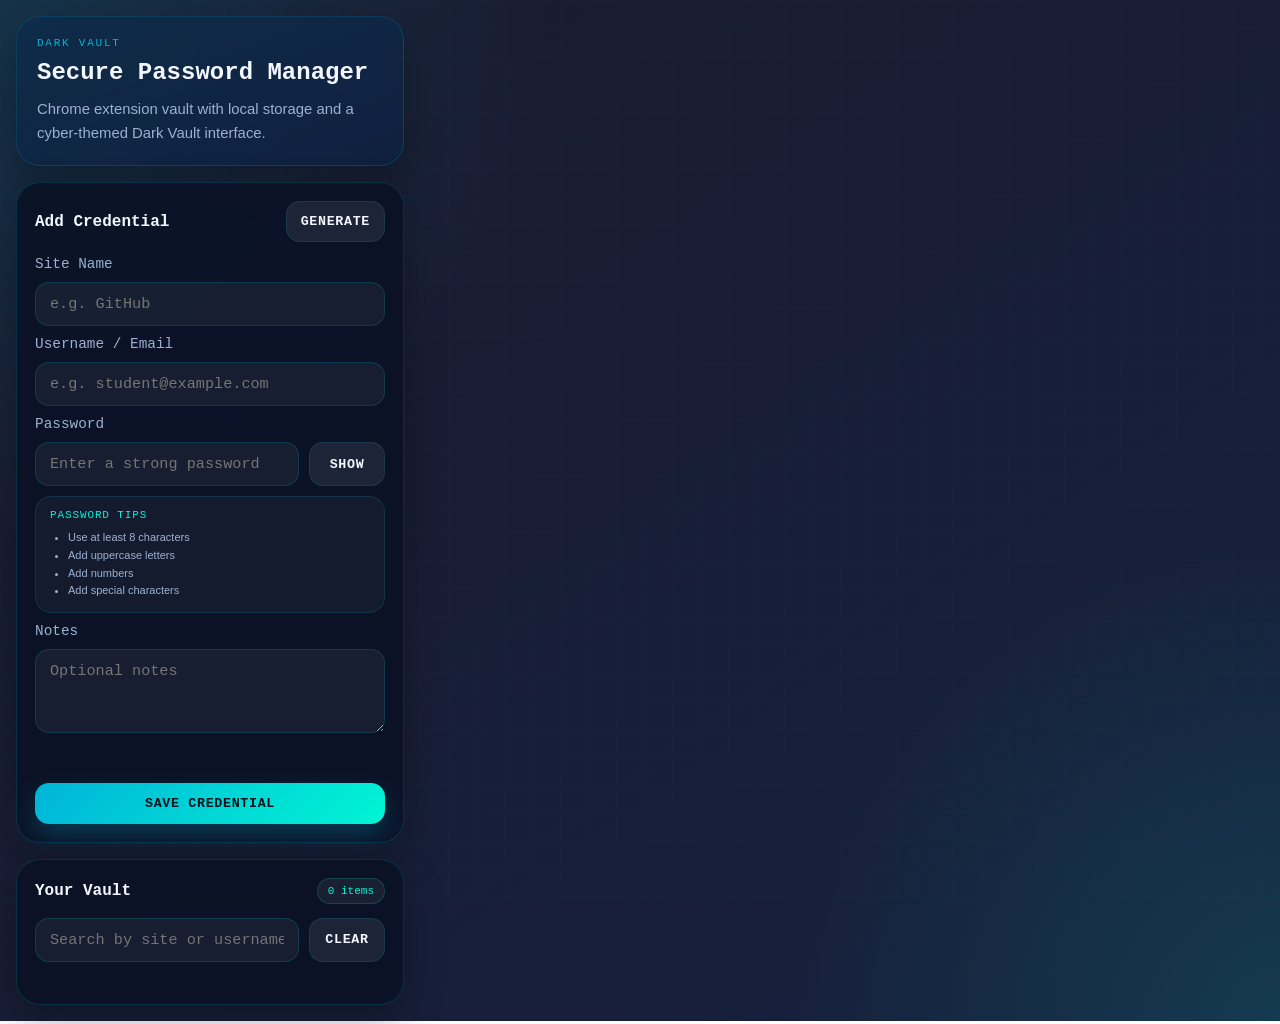
==== chrome-extension/popup.html @ 808b2ee6 "Add initial Chrome extension files for Dark Vault password manager" ====
<!DOCTYPE html>
<html lang="en">
<head>
    <meta charset="UTF-8">
    <meta name="viewport" content="width=device-width, initial-scale=1.0">
    <title>Dark Vault</title>
    <link rel="stylesheet" href="popup.css">
</head>
<body>
<div class="background-grid"></div>

<main class="popup-shell">
    <header class="hero-card">
        <p class="brand">DARK VAULT</p>
        <h1>Secure Password Manager</h1>
        <p class="sub">Chrome extension vault with local storage and a cyber-themed Dark Vault interface.</p>
    </header>

    <section class="panel form-panel">
        <div class="section-head">
            <h2>Add Credential</h2>
            <button id="generate-button" type="button" class="ghost-button">Generate</button>
        </div>

        <form id="credential-form" class="credential-form">
            <label for="site-name">Site Name</label>
            <input id="site-name" name="siteName" type="text" placeholder="e.g. GitHub" required>

            <label for="site-username">Username / Email</label>
            <input id="site-username" name="siteUsername" type="text" placeholder="e.g. student@example.com" required>

            <label for="site-password">Password</label>
            <div class="password-row">
                <input id="site-password" name="password" type="password" placeholder="Enter a strong password" required>
                <button id="toggle-password-button" type="button" class="ghost-button compact-button">Show</button>
            </div>

            <div id="strength-meter" class="strength-meter hidden">
                <div class="strength-bar"><span id="strength-fill"></span></div>
                <p id="strength-text" class="strength-text"></p>
            </div>

            <div class="tips-card">
                <p>Password Tips</p>
                <ul>
                    <li>Use at least 8 characters</li>
                    <li>Add uppercase letters</li>
                    <li>Add numbers</li>
                    <li>Add special characters</li>
                </ul>
            </div>

            <label for="site-notes">Notes</label>
            <textarea id="site-notes" name="notes" rows="3" placeholder="Optional notes"></textarea>

            <p id="form-message" class="status-text"></p>
            <button id="save-button" type="submit" class="primary-button">Save Credential</button>
        </form>
    </section>

    <section class="panel vault-panel">
        <div class="section-head">
            <h2>Your Vault</h2>
            <span id="credential-count" class="count-pill">0 items</span>
        </div>

        <div class="toolbar">
            <input id="search-input" type="text" placeholder="Search by site or username">
            <button id="clear-button" type="button" class="ghost-button compact-button">Clear</button>
        </div>

        <p id="vault-message" class="status-text"></p>
        <div id="credential-list" class="credential-list"></div>
    </section>
</main>

<script src="popup.js"></script>
</body>
</html>
---- chrome-extension/popup.css ----
:root {
    --bg-main: #1a1a2e;
    --bg-deep: #16213e;
    --panel: rgba(11, 18, 38, 0.95);
    --panel-soft: rgba(17, 28, 56, 0.92);
    --accent: #00b4d8;
    --accent-strong: #00f5d4;
    --text-main: #f3f7ff;
    --text-soft: #9db0d0;
    --danger: #ff6b6b;
    --warning: #ffd166;
    --border: rgba(0, 180, 216, 0.18);
}

* {
    box-sizing: border-box;
}

body {
    margin: 0;
    width: 420px;
    min-height: 640px;
    color: var(--text-main);
    font-family: "Trebuchet MS", "Segoe UI", sans-serif;
    background:
        radial-gradient(circle at top left, rgba(0, 180, 216, 0.16), transparent 34%),
        radial-gradient(circle at bottom right, rgba(0, 245, 212, 0.12), transparent 30%),
        linear-gradient(145deg, var(--bg-main), var(--bg-deep));
}

.background-grid {
    position: fixed;
    inset: 0;
    background-image:
        linear-gradient(rgba(0, 180, 216, 0.08) 1px, transparent 1px),
        linear-gradient(90deg, rgba(0, 180, 216, 0.08) 1px, transparent 1px);
    background-size: 28px 28px;
    opacity: 0.3;
    pointer-events: none;
}

.popup-shell {
    position: relative;
    display: grid;
    gap: 16px;
    padding: 16px;
}

.panel,
.hero-card {
    border-radius: 24px;
    border: 1px solid var(--border);
    background: var(--panel);
    backdrop-filter: blur(12px);
    box-shadow: 0 18px 40px rgba(0, 0, 0, 0.28);
}

.hero-card {
    padding: 20px;
    background:
        linear-gradient(160deg, rgba(0, 180, 216, 0.1), rgba(15, 52, 96, 0.2)),
        var(--panel-soft);
}

.brand {
    margin: 0 0 10px;
    font-size: 11px;
    letter-spacing: 0.16em;
    text-transform: uppercase;
    color: var(--accent);
    font-family: Menlo, Monaco, Consolas, monospace;
}

.hero-card h1 {
    margin: 0 0 10px;
    font-size: 24px;
    line-height: 1.2;
    font-family: Menlo, Monaco, Consolas, monospace;
}

.sub {
    margin: 0;
    color: var(--text-soft);
    line-height: 1.6;
    font-size: 0.93rem;
}

.panel {
    padding: 18px;
}

.section-head {
    display: flex;
    align-items: center;
    justify-content: space-between;
    gap: 12px;
    margin-bottom: 14px;
}

.section-head h2 {
    margin: 0;
    font-size: 1rem;
    font-family: Menlo, Monaco, Consolas, monospace;
}

.count-pill {
    padding: 6px 10px;
    border-radius: 999px;
    font-size: 11px;
    color: var(--accent-strong);
    background: rgba(255, 255, 255, 0.06);
    border: 1px solid rgba(0, 245, 212, 0.18);
    font-family: Menlo, Monaco, Consolas, monospace;
}

.credential-form {
    display: grid;
    gap: 10px;
}

.credential-form label {
    color: var(--text-soft);
    font-size: 0.9rem;
    font-family: Menlo, Monaco, Consolas, monospace;
}

input,
textarea {
    width: 100%;
    padding: 12px 14px;
    border-radius: 14px;
    border: 1px solid rgba(0, 180, 216, 0.2);
    background: rgba(255, 255, 255, 0.05);
    color: var(--text-main);
    font-size: 0.95rem;
    font-family: Menlo, Monaco, Consolas, monospace;
}

textarea {
    resize: vertical;
    min-height: 84px;
}

input:focus,
textarea:focus {
    outline: 2px solid rgba(0, 245, 212, 0.35);
}

.password-row,
.toolbar {
    display: grid;
    grid-template-columns: minmax(0, 1fr) auto;
    gap: 10px;
}

.strength-meter {
    margin-top: 2px;
    margin-bottom: 2px;
}

.strength-bar {
    height: 8px;
    border-radius: 999px;
    background: rgba(255, 255, 255, 0.08);
    overflow: hidden;
}

.strength-bar span {
    display: block;
    height: 100%;
    width: 0;
    border-radius: 999px;
    transition: width 0.2s ease, background 0.2s ease;
}

.strength-text {
    margin: 8px 0 0;
    color: var(--text-soft);
    font-size: 11px;
    font-family: Menlo, Monaco, Consolas, monospace;
}

.tips-card {
    padding: 12px 14px;
    border-radius: 16px;
    border: 1px solid rgba(0, 180, 216, 0.16);
    background: rgba(255, 255, 255, 0.04);
}

.tips-card p {
    margin: 0 0 8px;
    color: var(--accent-strong);
    font-size: 11px;
    letter-spacing: 0.08em;
    text-transform: uppercase;
    font-family: Menlo, Monaco, Consolas, monospace;
}

.tips-card ul {
    margin: 0;
    padding-left: 18px;
    color: var(--text-soft);
    font-size: 11px;
    line-height: 1.6;
}

.primary-button,
.ghost-button {
    border: none;
    cursor: pointer;
    border-radius: 14px;
    font-weight: 700;
    letter-spacing: 0.05em;
    text-transform: uppercase;
    transition: transform 0.2s ease, opacity 0.2s ease, box-shadow 0.2s ease;
    font-family: Menlo, Monaco, Consolas, monospace;
}

.primary-button {
    margin-top: 6px;
    padding: 13px 16px;
    background: linear-gradient(135deg, var(--accent), var(--accent-strong));
    color: #05131c;
    box-shadow: 0 12px 26px rgba(0, 180, 216, 0.24);
}

.ghost-button {
    padding: 12px 14px;
    background: rgba(255, 255, 255, 0.08);
    color: var(--text-main);
    border: 1px solid rgba(0, 180, 216, 0.14);
}

.compact-button {
    padding: 12px 12px;
    min-width: 76px;
}

.primary-button:hover,
.ghost-button:hover {
    transform: translateY(-1px);
}

.primary-button:disabled {
    opacity: 0.48;
    cursor: not-allowed;
    transform: none;
    box-shadow: none;
}

.status-text {
    min-height: 22px;
    margin: 2px 0 0;
    font-size: 0.86rem;
    font-family: Menlo, Monaco, Consolas, monospace;
    color: var(--text-soft);
}

.status-text.error {
    color: var(--danger);
}

.status-text.success {
    color: var(--accent-strong);
}

.credential-list {
    display: grid;
    gap: 12px;
    max-height: 320px;
    overflow-y: auto;
    padding-right: 2px;
}

.credential-card {
    border-radius: 18px;
    border: 1px solid var(--border);
    background: rgba(17, 28, 56, 0.86);
    padding: 14px;
    box-shadow: 0 14px 28px rgba(0, 0, 0, 0.2);
}

.credential-card-head,
.credential-password-row,
.credential-actions {
    display: flex;
    align-items: center;
    justify-content: space-between;
    gap: 10px;
}

.credential-card-head {
    margin-bottom: 10px;
}

.credential-title {
    margin: 0;
    font-size: 0.98rem;
    color: var(--text-main);
    font-family: Menlo, Monaco, Consolas, monospace;
}

.credential-subtitle,
.credential-notes {
    margin: 0;
    color: var(--text-soft);
    font-size: 0.85rem;
    line-height: 1.5;
}

.credential-notes {
    margin-top: 10px;
}

.credential-password-row {
    margin-top: 10px;
}

.password-badge {
    color: var(--accent-strong);
    font-family: Menlo, Monaco, Consolas, monospace;
}

.mini-button {
    border: none;
    cursor: pointer;
    border-radius: 12px;
    padding: 8px 10px;
    background: rgba(255, 255, 255, 0.08);
    color: var(--text-main);
    font-size: 11px;
    font-family: Menlo, Monaco, Consolas, monospace;
}

.credential-actions {
    margin-top: 12px;
    justify-content: flex-end;
}

.empty-state {
    padding: 18px;
    text-align: center;
    border-radius: 18px;
    border: 1px dashed rgba(0, 180, 216, 0.24);
    background: rgba(255, 255, 255, 0.03);
}

.empty-state h3 {
    margin: 0 0 8px;
    font-size: 1rem;
    font-family: Menlo, Monaco, Consolas, monospace;
}

.empty-state p {
    margin: 0;
    color: var(--text-soft);
    line-height: 1.6;
}

.hidden {
    display: none;
}
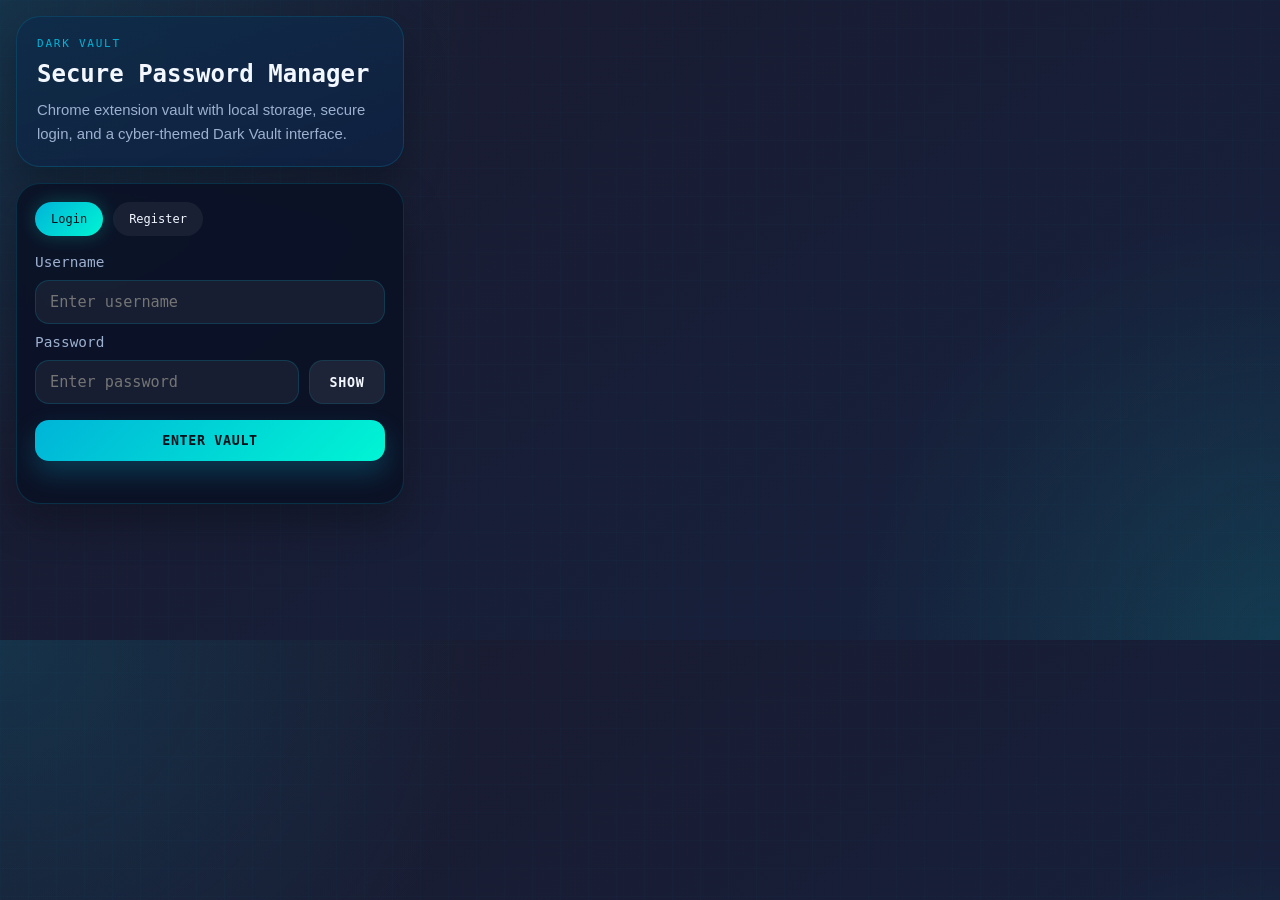
==== commit 5d1d170b: "Enhance authentication UI with login and registration forms" ====
--- a/chrome-extension/popup.html
+++ b/chrome-extension/popup.html
@@ -10,67 +10,138 @@
 <div class="background-grid"></div>
 
 <main class="popup-shell">
-    <header class="hero-card">
-        <p class="brand">DARK VAULT</p>
-        <h1>Secure Password Manager</h1>
-        <p class="sub">Chrome extension vault with local storage and a cyber-themed Dark Vault interface.</p>
-    </header>
+    <section id="auth-view" class="view">
+        <header class="hero-card">
+            <p class="brand">DARK VAULT</p>
+            <h1>Secure Password Manager</h1>
+            <p class="sub">Chrome extension vault with local storage, secure login, and a cyber-themed Dark Vault interface.</p>
+        </header>
 
-    <section class="panel form-panel">
-        <div class="section-head">
-            <h2>Add Credential</h2>
-            <button id="generate-button" type="button" class="ghost-button">Generate</button>
-        </div>
-
-        <form id="credential-form" class="credential-form">
-            <label for="site-name">Site Name</label>
-            <input id="site-name" name="siteName" type="text" placeholder="e.g. GitHub" required>
-
-            <label for="site-username">Username / Email</label>
-            <input id="site-username" name="siteUsername" type="text" placeholder="e.g. student@example.com" required>
-
-            <label for="site-password">Password</label>
-            <div class="password-row">
-                <input id="site-password" name="password" type="password" placeholder="Enter a strong password" required>
-                <button id="toggle-password-button" type="button" class="ghost-button compact-button">Show</button>
+        <section class="panel auth-panel">
+            <div class="auth-tabs">
+                <button id="login-tab" type="button" class="tab-button active">Login</button>
+                <button id="register-tab" type="button" class="tab-button">Register</button>
             </div>
 
-            <div id="strength-meter" class="strength-meter hidden">
-                <div class="strength-bar"><span id="strength-fill"></span></div>
-                <p id="strength-text" class="strength-text"></p>
+            <form id="login-form" class="credential-form">
+                <label for="login-username">Username</label>
+                <input id="login-username" name="username" type="text" placeholder="Enter username" required>
+
+                <label for="login-password">Password</label>
+                <div class="password-row">
+                    <input id="login-password" name="password" type="password" placeholder="Enter password" required>
+                    <button id="toggle-login-password" type="button" class="ghost-button compact-button">Show</button>
+                </div>
+
+                <button id="login-button" type="submit" class="primary-button">Enter Vault</button>
+            </form>
+
+            <form id="register-form" class="credential-form hidden">
+                <label for="register-username">Username</label>
+                <input id="register-username" name="username" type="text" placeholder="Create username" required>
+
+                <label for="register-password">Password</label>
+                <div class="password-row">
+                    <input id="register-password" name="password" type="password" placeholder="Create password" required>
+                    <button id="toggle-register-password" type="button" class="ghost-button compact-button">Show</button>
+                </div>
+
+                <div id="register-strength-meter" class="strength-meter hidden">
+                    <div class="strength-bar"><span id="register-strength-fill"></span></div>
+                    <p id="register-strength-text" class="strength-text"></p>
+                </div>
+
+                <label for="register-confirm-password">Confirm Password</label>
+                <div class="password-row">
+                    <input id="register-confirm-password" name="confirmPassword" type="password" placeholder="Confirm password" required>
+                    <button id="toggle-confirm-password" type="button" class="ghost-button compact-button">Show</button>
+                </div>
+
+                <div class="tips-card">
+                    <p>Password Tips</p>
+                    <ul>
+                        <li>Use at least 8 characters</li>
+                        <li>Add uppercase letters</li>
+                        <li>Add numbers</li>
+                        <li>Add special characters</li>
+                    </ul>
+                </div>
+
+                <button id="register-button" type="submit" class="primary-button">Create Account</button>
+            </form>
+
+            <p id="auth-message" class="status-text"></p>
+        </section>
+    </section>
+
+    <section id="app-view" class="view hidden">
+        <header class="hero-card">
+            <div class="section-head hero-head">
+                <div>
+                    <p class="brand">DARK VAULT</p>
+                    <h1>Your Secure Vault</h1>
+                    <p id="welcome-text" class="sub">Welcome back.</p>
+                </div>
+                <button id="logout-button" type="button" class="ghost-button compact-button">Logout</button>
+            </div>
+        </header>
+
+        <section class="panel form-panel">
+            <div class="section-head">
+                <h2>Add Credential</h2>
+                <button id="generate-button" type="button" class="ghost-button">Generate</button>
             </div>
 
-            <div class="tips-card">
-                <p>Password Tips</p>
-                <ul>
-                    <li>Use at least 8 characters</li>
-                    <li>Add uppercase letters</li>
-                    <li>Add numbers</li>
-                    <li>Add special characters</li>
-                </ul>
+            <form id="credential-form" class="credential-form">
+                <label for="site-name">Site Name</label>
+                <input id="site-name" name="siteName" type="text" placeholder="e.g. GitHub" required>
+
+                <label for="site-username">Username / Email</label>
+                <input id="site-username" name="siteUsername" type="text" placeholder="e.g. student@example.com" required>
+
+                <label for="site-password">Password</label>
+                <div class="password-row">
+                    <input id="site-password" name="password" type="password" placeholder="Enter a strong password" required>
+                    <button id="toggle-password-button" type="button" class="ghost-button compact-button">Show</button>
+                </div>
+
+                <div id="strength-meter" class="strength-meter hidden">
+                    <div class="strength-bar"><span id="strength-fill"></span></div>
+                    <p id="strength-text" class="strength-text"></p>
+                </div>
+
+                <div class="tips-card">
+                    <p>Password Tips</p>
+                    <ul>
+                        <li>Use at least 8 characters</li>
+                        <li>Add uppercase letters</li>
+                        <li>Add numbers</li>
+                        <li>Add special characters</li>
+                    </ul>
+                </div>
+
+                <label for="site-notes">Notes</label>
+                <textarea id="site-notes" name="notes" rows="3" placeholder="Optional notes"></textarea>
+
+                <p id="form-message" class="status-text"></p>
+                <button id="save-button" type="submit" class="primary-button">Save Credential</button>
+            </form>
+        </section>
+
+        <section class="panel vault-panel">
+            <div class="section-head">
+                <h2>Your Vault</h2>
+                <span id="credential-count" class="count-pill">0 items</span>
             </div>
 
-            <label for="site-notes">Notes</label>
-            <textarea id="site-notes" name="notes" rows="3" placeholder="Optional notes"></textarea>
+            <div class="toolbar">
+                <input id="search-input" type="text" placeholder="Search by site or username">
+                <button id="clear-button" type="button" class="ghost-button compact-button">Clear</button>
+            </div>
 
-            <p id="form-message" class="status-text"></p>
-            <button id="save-button" type="submit" class="primary-button">Save Credential</button>
-        </form>
-    </section>
-
-    <section class="panel vault-panel">
-        <div class="section-head">
-            <h2>Your Vault</h2>
-            <span id="credential-count" class="count-pill">0 items</span>
-        </div>
-
-        <div class="toolbar">
-            <input id="search-input" type="text" placeholder="Search by site or username">
-            <button id="clear-button" type="button" class="ghost-button compact-button">Clear</button>
-        </div>
-
-        <p id="vault-message" class="status-text"></p>
-        <div id="credential-list" class="credential-list"></div>
+            <p id="vault-message" class="status-text"></p>
+            <div id="credential-list" class="credential-list"></div>
+        </section>
     </section>
 </main>
 
--- a/chrome-extension/popup.css
+++ b/chrome-extension/popup.css
@@ -46,6 +46,11 @@
     padding: 16px;
 }
 
+.view {
+    display: grid;
+    gap: 16px;
+}
+
 .panel,
 .hero-card {
     border-radius: 24px;
@@ -97,10 +102,39 @@
     margin-bottom: 14px;
 }
 
+.hero-head {
+    align-items: flex-start;
+    margin-bottom: 0;
+}
+
 .section-head h2 {
     margin: 0;
     font-size: 1rem;
     font-family: Menlo, Monaco, Consolas, monospace;
+}
+
+.auth-tabs {
+    display: flex;
+    gap: 10px;
+    margin-bottom: 18px;
+}
+
+.tab-button {
+    border: none;
+    cursor: pointer;
+    border-radius: 999px;
+    padding: 10px 16px;
+    background: rgba(255, 255, 255, 0.06);
+    color: var(--text-main);
+    font-family: Menlo, Monaco, Consolas, monospace;
+    font-size: 12px;
+    transition: transform 0.2s ease, box-shadow 0.2s ease;
+}
+
+.tab-button.active {
+    background: linear-gradient(135deg, var(--accent), var(--accent-strong));
+    color: #06131d;
+    box-shadow: 0 0 18px rgba(0, 245, 212, 0.24);
 }
 
 .count-pill {
@@ -237,7 +271,8 @@
 }
 
 .primary-button:hover,
-.ghost-button:hover {
+.ghost-button:hover,
+.tab-button:hover {
     transform: translateY(-1px);
 }
 
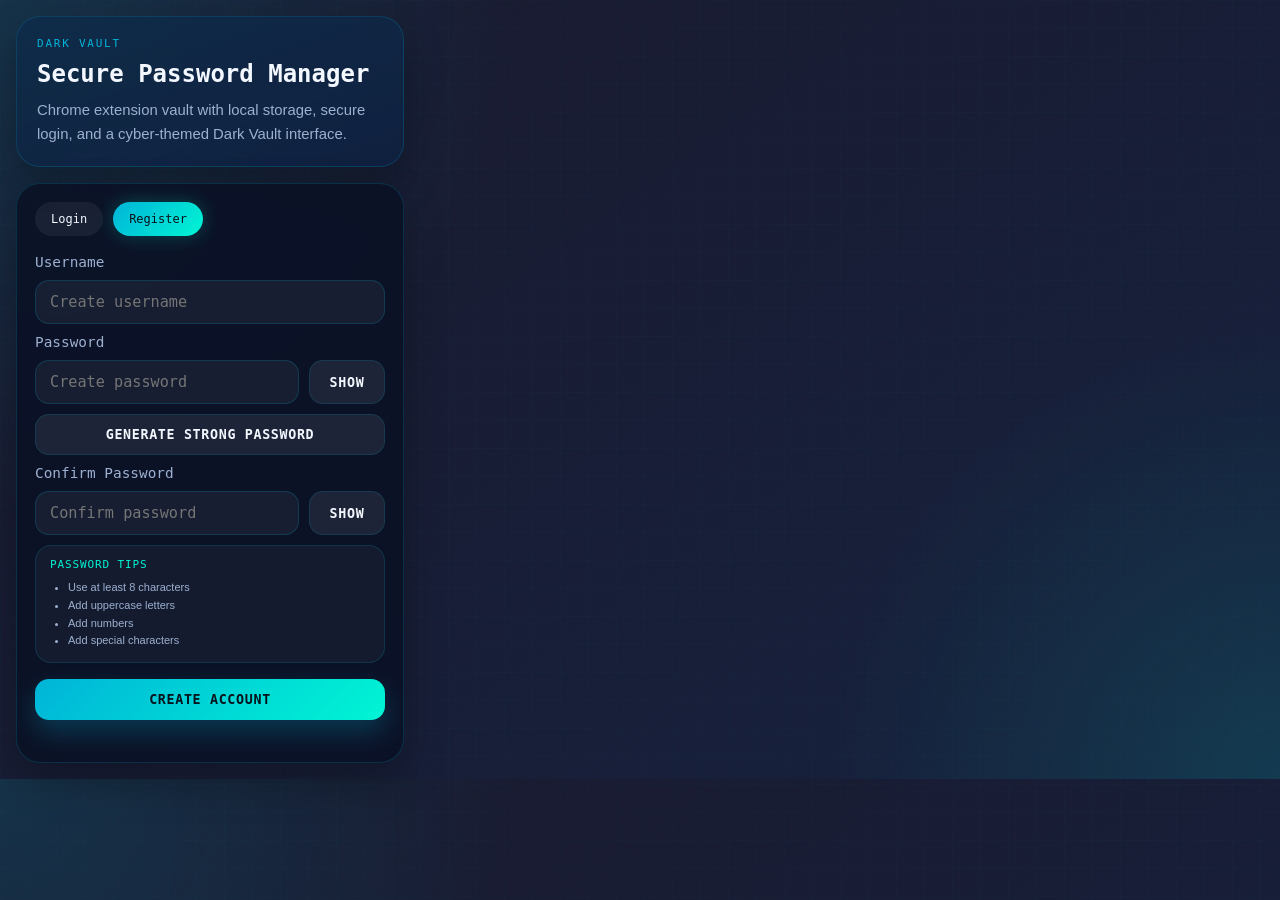
==== commit 478307bc: "Add password generation feature to registration form in Chrome extension" ====
--- a/chrome-extension/popup.html
+++ b/chrome-extension/popup.html
@@ -45,6 +45,7 @@
                     <input id="register-password" name="password" type="password" placeholder="Create password" required>
                     <button id="toggle-register-password" type="button" class="ghost-button compact-button">Show</button>
                 </div>
+                <button id="register-generate-button" type="button" class="ghost-button">Generate Strong Password</button>
 
                 <div id="register-strength-meter" class="strength-meter hidden">
                     <div class="strength-bar"><span id="register-strength-fill"></span></div>
